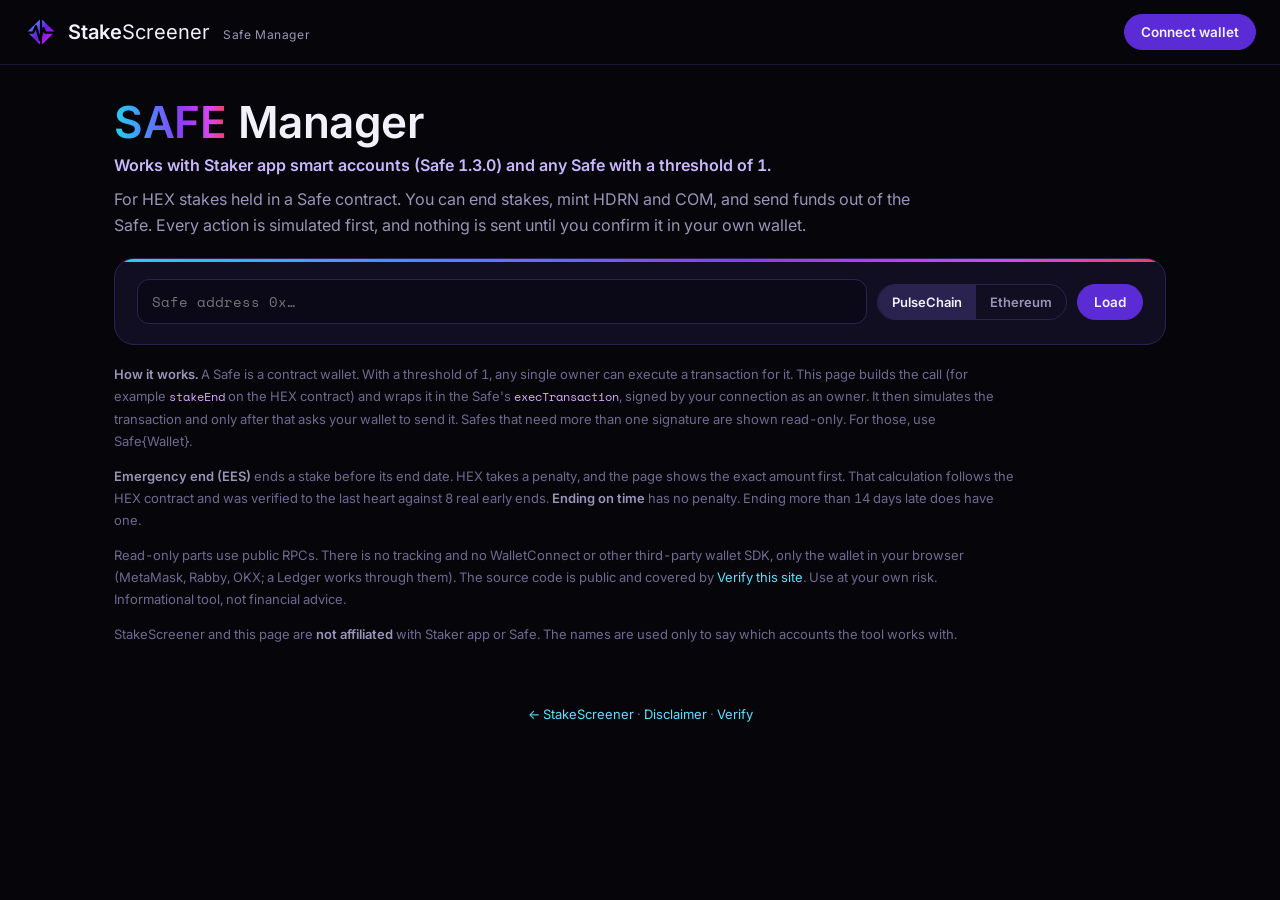
==== safe.stakescreener.com/index.html @ 248de698 "Safe Manager moved to safe.stakescreener.com (own origin)" ====
<!DOCTYPE html>
<html lang="en">
<head>
<meta charset="utf-8">
<meta name="viewport" content="width=device-width, initial-scale=1">
<title>Safe Manager for Staker app accounts · StakeScreener</title>
<meta name="description" content="Manage HEX stakes in Staker app smart accounts and other Safes on PulseChain and Ethereum: end stakes, mint HDRN and COM, send funds out. Open source, no third-party wallet SDK. Not affiliated with Staker app or Safe.">
<meta name="referrer" content="no-referrer">
<link rel="canonical" href="https://safe.stakescreener.com/">
<link rel="icon" href="favicon.svg" type="image/svg+xml">
<link rel="stylesheet" href="fonts/fonts.css">
<link rel="stylesheet" href="./safe.css?v=20261127c">
</head>
<body>
<header class="sm-hdr">
  <a class="sm-brand" href="https://stakescreener.com/"><img src="favicon.svg" alt="" width="34" height="34"><span><b>Stake</b>Screener <em>Safe Manager</em></span></a>
  <div class="sm-con">
    <span id="sm-acc" class="sm-acc"></span>
    <button id="sm-connect" class="sm-btn sm-btn-p" type="button">Connect wallet</button>
  </div>
</header>

<main class="sm-main">
  <h1 class="sm-h1"><span class="sm-grad">SAFE</span> Manager</h1>
  <p class="sm-tag">Works with Staker app smart accounts (Safe 1.3.0) and any Safe with a threshold of 1.</p>
  <p class="sm-lead">For HEX stakes held in a Safe contract. You can end stakes, mint HDRN and COM, and send funds out of the Safe. Every action is simulated first, and nothing is sent until you confirm it in your own wallet.</p>

  <section class="sm-card">
    <div class="sm-row">
      <input id="sm-addr" class="sm-in" type="text" spellcheck="false" autocomplete="off" placeholder="Safe address 0x…">
      <div class="sm-chains" role="tablist">
        <button type="button" class="sm-ch on" data-ch="pls">PulseChain</button>
        <button type="button" class="sm-ch" data-ch="eth">Ethereum</button>
      </div>
      <button id="sm-load" class="sm-btn sm-btn-p" type="button">Load</button>
    </div>
    <div id="sm-stat" class="sm-stat"></div>
  </section>

  <section id="sm-info" class="sm-card" hidden></section>
  <section id="sm-stakes" class="sm-card" hidden></section>
  <section id="sm-send" class="sm-card" hidden></section>
  <section id="sm-log" class="sm-card sm-logc" hidden><div class="sm-lbl">Activity</div><div id="sm-logi"></div></section>

  <section class="sm-note">
    <p><b>How it works.</b> A Safe is a contract wallet. With a threshold of 1, any single owner can execute a transaction for it. This page builds the call (for example <code>stakeEnd</code> on the HEX contract) and wraps it in the Safe's <code>execTransaction</code>, signed by your connection as an owner. It then simulates the transaction and only after that asks your wallet to send it. Safes that need more than one signature are shown read-only. For those, use Safe{Wallet}.</p>
    <p><b>Emergency end (EES)</b> ends a stake before its end date. HEX takes a penalty, and the page shows the exact amount first. That calculation follows the HEX contract and was verified to the last heart against 8 real early ends. <b>Ending on time</b> has no penalty. Ending more than 14 days late does have one.</p>
    <p>Read-only parts use public RPCs. There is no tracking and no WalletConnect or other third-party wallet SDK, only the wallet in your browser (MetaMask, Rabby, OKX; a Ledger works through them). The source code is public and covered by <a href="https://stakescreener.com/info.html#verify">Verify this site</a>. Use at your own risk. Informational tool, not financial advice.</p>
    <p>StakeScreener and this page are <b>not affiliated</b> with Staker app or Safe. The names are used only to say which accounts the tool works with.</p>
  </section>
</main>
<footer class="sm-foot"><a href="https://stakescreener.com/">← StakeScreener</a> · <a href="https://stakescreener.com/info.html#disclaimer">Disclaimer</a> · <a href="https://stakescreener.com/info.html#verify">Verify</a></footer>
<script src="./safe.js?v=20261127c"></script>
</body>
</html>
---- safe.stakescreener.com/fonts/fonts.css ----
@font-face {
  font-family: "Inter";
  font-style: normal;
  font-weight: 400;
  font-display: swap;
  src: url("./inter-400.ttf") format("truetype");
}

@font-face {
  font-family: "Inter";
  font-style: normal;
  font-weight: 500;
  font-display: swap;
  src: url("./inter-500.ttf") format("truetype");
}

@font-face {
  font-family: "Inter";
  font-style: normal;
  font-weight: 600;
  font-display: swap;
  src: url("./inter-600.ttf") format("truetype");
}

@font-face {
  font-family: "Space Mono";
  font-style: normal;
  font-weight: 400;
  font-display: swap;
  src: url("./space-mono-400.ttf") format("truetype");
}

@font-face {
  font-family: "Space Mono";
  font-style: normal;
  font-weight: 700;
  font-display: swap;
  src: url("./space-mono-700.ttf") format("truetype");
}
---- safe.stakescreener.com/safe.css ----
/* safe.css - StakeScreener Safe Manager (27 Nov 2026), same look as the main site */
:root{--bg:#06050a;--card:#110e22;--bd:#2a2350;--txt:#f2f0fa;--dim:#9a94b8;--dim2:#6f6990;
  --grad:linear-gradient(90deg,#22d3ee,#4f86ff 30%,#8b3cf6 60%,#d946ef 85%,#f43f5e);
  --sans:"Raleway","Inter",system-ui,sans-serif;--mono:"Space Mono",ui-monospace,monospace}
*{box-sizing:border-box}
html,body{margin:0;background:var(--bg);color:var(--txt);font-family:var(--sans);font-variant-numeric:tabular-nums}
a{color:#5ee0ff;text-decoration:none}a:hover{text-decoration:underline}
code{font-family:var(--mono);font-size:.92em;color:#d7a8ff}
.sm-hdr{display:flex;align-items:center;justify-content:space-between;gap:12px;padding:14px 24px;border-bottom:1px solid #1a1533}
.sm-brand{display:flex;align-items:center;gap:10px;color:var(--txt);font-size:20px;text-decoration:none}
.sm-brand b{font-weight:800}.sm-brand em{font-style:normal;font-size:12px;color:var(--dim);margin-left:8px;letter-spacing:.6px}
.sm-con{display:flex;align-items:center;gap:10px}
.sm-acc{font-family:var(--mono);font-size:12px;color:var(--dim)}
.sm-main{max-width:1100px;margin:0 auto;padding:24px}
.sm-h1{font-size:44px;font-weight:800;margin:6px 0 8px;letter-spacing:-.5px}
.sm-grad{background:var(--grad);-webkit-background-clip:text;background-clip:text;-webkit-text-fill-color:transparent;color:#d946ef}
.sm-tag{margin:-2px 0 12px;font-size:16px;font-weight:600;color:#c9b8ff}
.sm-lead{color:var(--dim);max-width:820px;line-height:1.6;margin:0 0 20px}
.sm-card{position:relative;background:var(--card);border:1px solid var(--bd);border-radius:20px;padding:20px 22px;margin:0 0 18px;overflow:hidden}
.sm-card::before{content:"";position:absolute;left:0;right:0;top:0;height:3px;background:var(--grad)}
.sm-lbl{font-size:11px;font-weight:700;letter-spacing:2.6px;color:var(--dim);text-transform:uppercase;margin-bottom:10px}
.sm-row{display:flex;flex-wrap:wrap;gap:10px;align-items:center}
.sm-in{flex:1 1 360px;background:#0b0918;border:1px solid var(--bd);border-radius:12px;color:var(--txt);font:14px var(--mono);padding:11px 14px;min-width:0}
.sm-in:focus{outline:none;border-color:#8b3cf6}
.sm-in.sm-sm{flex:1 1 160px}
select.sm-in{flex:0 0 auto;font-family:var(--sans)}
.sm-btn{background:#1a1533;color:var(--txt);border:1px solid var(--bd);border-radius:999px;padding:9px 16px;font:600 13.5px var(--sans);cursor:pointer;white-space:nowrap}
.sm-btn:hover{border-color:#6d3ff0}
.sm-btn:disabled{opacity:.45;cursor:not-allowed}
.sm-btn-p{background:#5b2bd6;border-color:#5b2bd6}.sm-btn-p:hover{background:#6d3ff0}
.sm-btn-w{background:#3a1220;border-color:#7a2337;color:#ffb3c1}.sm-btn-w:hover{border-color:#f43f5e}
.sm-btn-s{padding:5px 11px;font-size:12px}
.sm-chains{display:inline-flex;border:1px solid var(--bd);border-radius:999px;overflow:hidden}
.sm-ch{background:none;border:0;color:var(--dim);font:600 13px var(--sans);padding:9px 14px;cursor:pointer}
.sm-ch.on{background:#2a2350;color:var(--txt)}
.sm-stat{margin-top:10px;font-size:13px;color:var(--dim);min-height:18px}
.sm-stat.err{color:#ff8fa3}
.sm-stat:empty{display:none}
.sm-grid{display:grid;grid-template-columns:repeat(auto-fit,minmax(220px,1fr));gap:14px 28px}
.sm-k{font-size:11px;letter-spacing:2px;color:var(--dim2);text-transform:uppercase;font-weight:700}
.sm-v{font-size:22px;font-weight:800;margin-top:4px}
.sm-v small{font-size:13px;color:var(--dim);font-weight:500}
.sm-own{font-family:var(--mono);font-size:13px;line-height:1.9;word-break:break-all}
.sm-me{color:#5eead4}
.sm-warn{margin-top:12px;padding:10px 14px;border-radius:12px;background:#2a2110;border:1px solid #5b4a1f;color:#f5c26b;font-size:13px;line-height:1.5}
.sm-ok{margin-top:12px;padding:10px 14px;border-radius:12px;background:#0f2a24;border:1px solid #1f5b4f;color:#5eead4;font-size:13px;line-height:1.5}
.sm-tw{overflow-x:auto}
table.sm-t{width:100%;border-collapse:collapse;font-size:13.5px}
.sm-t th{font-size:10.5px;letter-spacing:1.6px;color:var(--dim);text-transform:uppercase;text-align:right;padding:8px 10px;border-bottom:1px solid #241e44;white-space:nowrap}
.sm-t td{text-align:right;padding:10px 8px;border-bottom:1px solid #1a1533;vertical-align:top;white-space:nowrap}
.sm-t th:first-child,.sm-t td:first-child{text-align:left}
.sm-t td.sm-act{text-align:left;white-space:normal;min-width:200px}
.sm-t td.sm-act .sm-acts{flex-direction:column;align-items:flex-start}
.sm-sub{display:block;font-size:11.5px;color:var(--dim2)}
.sm-bar{height:5px;background:#1a1533;border-radius:9px;margin-top:6px;overflow:hidden;min-width:90px}
.sm-bar i{display:block;height:100%;background:var(--grad)}
.sm-acts{display:flex;flex-wrap:wrap;gap:6px}
.sm-ees{margin-top:10px;padding:12px 14px;border-radius:12px;background:#1d0d14;border:1px solid #5b1f2e;font-size:13px;line-height:1.6;white-space:normal;text-align:left}
.sm-ees b{color:#ffb3c1}
.sm-logc .sm-li{font-family:var(--mono);font-size:12px;color:var(--dim);padding:4px 0;border-bottom:1px solid #1a1533;word-break:break-all}
.sm-li.ok{color:#5eead4}.sm-li.err{color:#ff8fa3}
.sm-note{color:var(--dim2);font-size:13px;line-height:1.7;max-width:900px}
.sm-note b{color:var(--dim)}
.sm-foot{text-align:center;color:var(--dim2);font-size:13px;padding:24px 0 40px}
@media (max-width:700px){
  .sm-hdr{padding:12px 14px}.sm-main{padding:16px 12px}.sm-h1{font-size:34px}
  .sm-brand em{display:none}.sm-card{padding:16px 14px}
  .sm-acc{display:none}
  .sm-t thead{display:none}
  .sm-t,.sm-t tbody,.sm-t tr{display:block;width:100%}
  .sm-t tr{padding:10px 0 14px;border-bottom:1px solid #241e44}
  .sm-t td{display:block;position:relative;text-align:right;border:0;padding:5px 0 5px 42%;white-space:normal}
  .sm-t td::before{content:attr(data-l);position:absolute;left:0;top:8px;font-size:10.5px;letter-spacing:1.4px;color:var(--dim);text-transform:uppercase}
  .sm-t td:first-child{text-align:left;padding-left:0}
  .sm-t td:first-child::before{display:none}
  .sm-t td .sm-bar{margin-left:auto}
  .sm-t td.sm-act{min-width:0;padding-left:0}
  .sm-t td.sm-act::before{display:none}
  .sm-t td.sm-act .sm-acts{flex-direction:row;margin-top:6px}
  .sm-bar{min-width:120px}
}
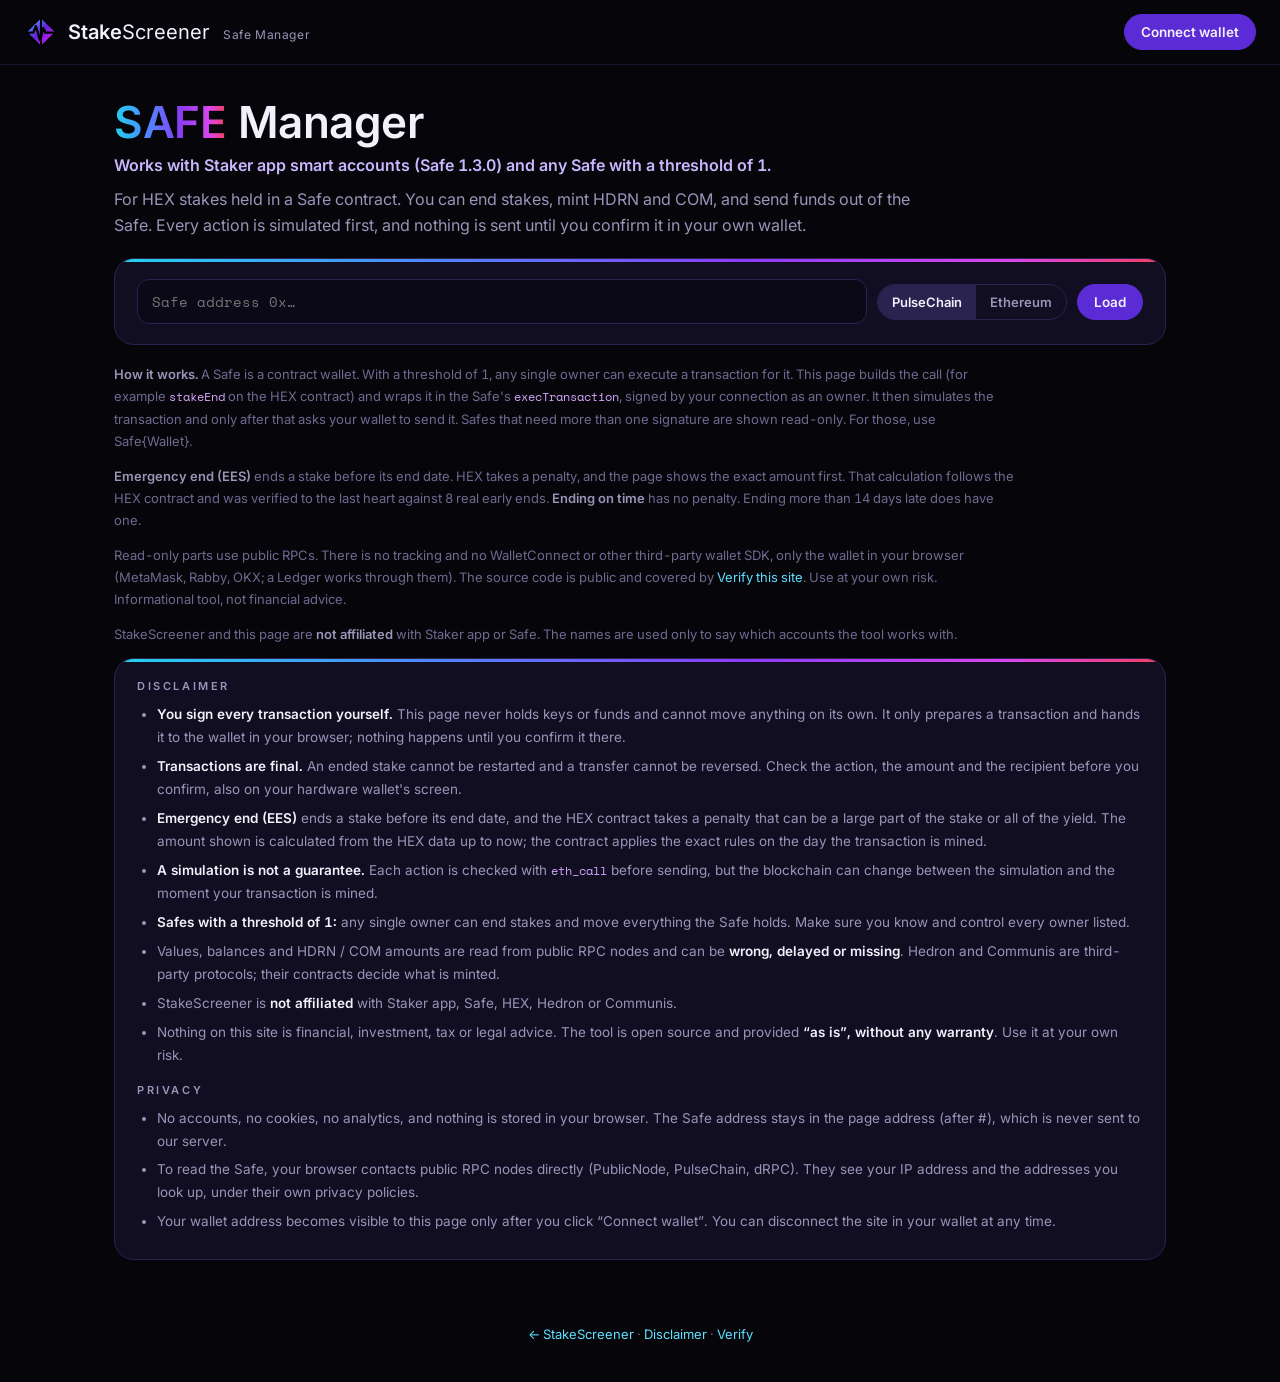
==== commit 16beef4a: "Safe Manager: own Disclaimer and Privacy section" ====
--- a/safe.stakescreener.com/index.html
+++ b/safe.stakescreener.com/index.html
@@ -9,7 +9,7 @@
 <link rel="canonical" href="https://safe.stakescreener.com/">
 <link rel="icon" href="favicon.svg" type="image/svg+xml">
 <link rel="stylesheet" href="fonts/fonts.css">
-<link rel="stylesheet" href="./safe.css?v=20261127c">
+<link rel="stylesheet" href="./safe.css?v=20261127d">
 </head>
 <body>
 <header class="sm-hdr">
@@ -48,8 +48,28 @@
     <p>Read-only parts use public RPCs. There is no tracking and no WalletConnect or other third-party wallet SDK, only the wallet in your browser (MetaMask, Rabby, OKX; a Ledger works through them). The source code is public and covered by <a href="https://stakescreener.com/info.html#verify">Verify this site</a>. Use at your own risk. Informational tool, not financial advice.</p>
     <p>StakeScreener and this page are <b>not affiliated</b> with Staker app or Safe. The names are used only to say which accounts the tool works with.</p>
   </section>
+
+  <section id="disclaimer" class="sm-card sm-disc">
+    <div class="sm-lbl">Disclaimer</div>
+    <ul>
+      <li><b>You sign every transaction yourself.</b> This page never holds keys or funds and cannot move anything on its own. It only prepares a transaction and hands it to the wallet in your browser; nothing happens until you confirm it there.</li>
+      <li><b>Transactions are final.</b> An ended stake cannot be restarted and a transfer cannot be reversed. Check the action, the amount and the recipient before you confirm, also on your hardware wallet's screen.</li>
+      <li><b>Emergency end (EES)</b> ends a stake before its end date, and the HEX contract takes a penalty that can be a large part of the stake or all of the yield. The amount shown is calculated from the HEX data up to now; the contract applies the exact rules on the day the transaction is mined.</li>
+      <li><b>A simulation is not a guarantee.</b> Each action is checked with <code>eth_call</code> before sending, but the blockchain can change between the simulation and the moment your transaction is mined.</li>
+      <li><b>Safes with a threshold of 1:</b> any single owner can end stakes and move everything the Safe holds. Make sure you know and control every owner listed.</li>
+      <li>Values, balances and HDRN / COM amounts are read from public RPC nodes and can be <b>wrong, delayed or missing</b>. Hedron and Communis are third-party protocols; their contracts decide what is minted.</li>
+      <li>StakeScreener is <b>not affiliated</b> with Staker app, Safe, HEX, Hedron or Communis.</li>
+      <li>Nothing on this site is financial, investment, tax or legal advice. The tool is open source and provided <b>&ldquo;as is&rdquo;, without any warranty</b>. Use it at your own risk.</li>
+    </ul>
+    <div class="sm-lbl sm-lbl-gap">Privacy</div>
+    <ul>
+      <li>No accounts, no cookies, no analytics, and nothing is stored in your browser. The Safe address stays in the page address (after #), which is never sent to our server.</li>
+      <li>To read the Safe, your browser contacts public RPC nodes directly (PublicNode, PulseChain, dRPC). They see your IP address and the addresses you look up, under their own privacy policies.</li>
+      <li>Your wallet address becomes visible to this page only after you click &ldquo;Connect wallet&rdquo;. You can disconnect the site in your wallet at any time.</li>
+    </ul>
+  </section>
 </main>
-<footer class="sm-foot"><a href="https://stakescreener.com/">← StakeScreener</a> · <a href="https://stakescreener.com/info.html#disclaimer">Disclaimer</a> · <a href="https://stakescreener.com/info.html#verify">Verify</a></footer>
+<footer class="sm-foot"><a href="https://stakescreener.com/">← StakeScreener</a> · <a href="#disclaimer">Disclaimer</a> · <a href="https://stakescreener.com/info.html#verify">Verify</a></footer>
 <script src="./safe.js?v=20261127c"></script>
 </body>
 </html>
--- a/safe.stakescreener.com/safe.css
+++ b/safe.stakescreener.com/safe.css
@@ -79,3 +79,6 @@
   .sm-t td.sm-act .sm-acts{flex-direction:row;margin-top:6px}
   .sm-bar{min-width:120px}
 }
+.sm-disc ul{margin:0;padding-left:20px;color:var(--dim);font-size:13.5px;line-height:1.7}
+.sm-disc li{margin:0 0 6px}.sm-disc b{color:var(--txt)}
+.sm-lbl-gap{margin-top:16px}
